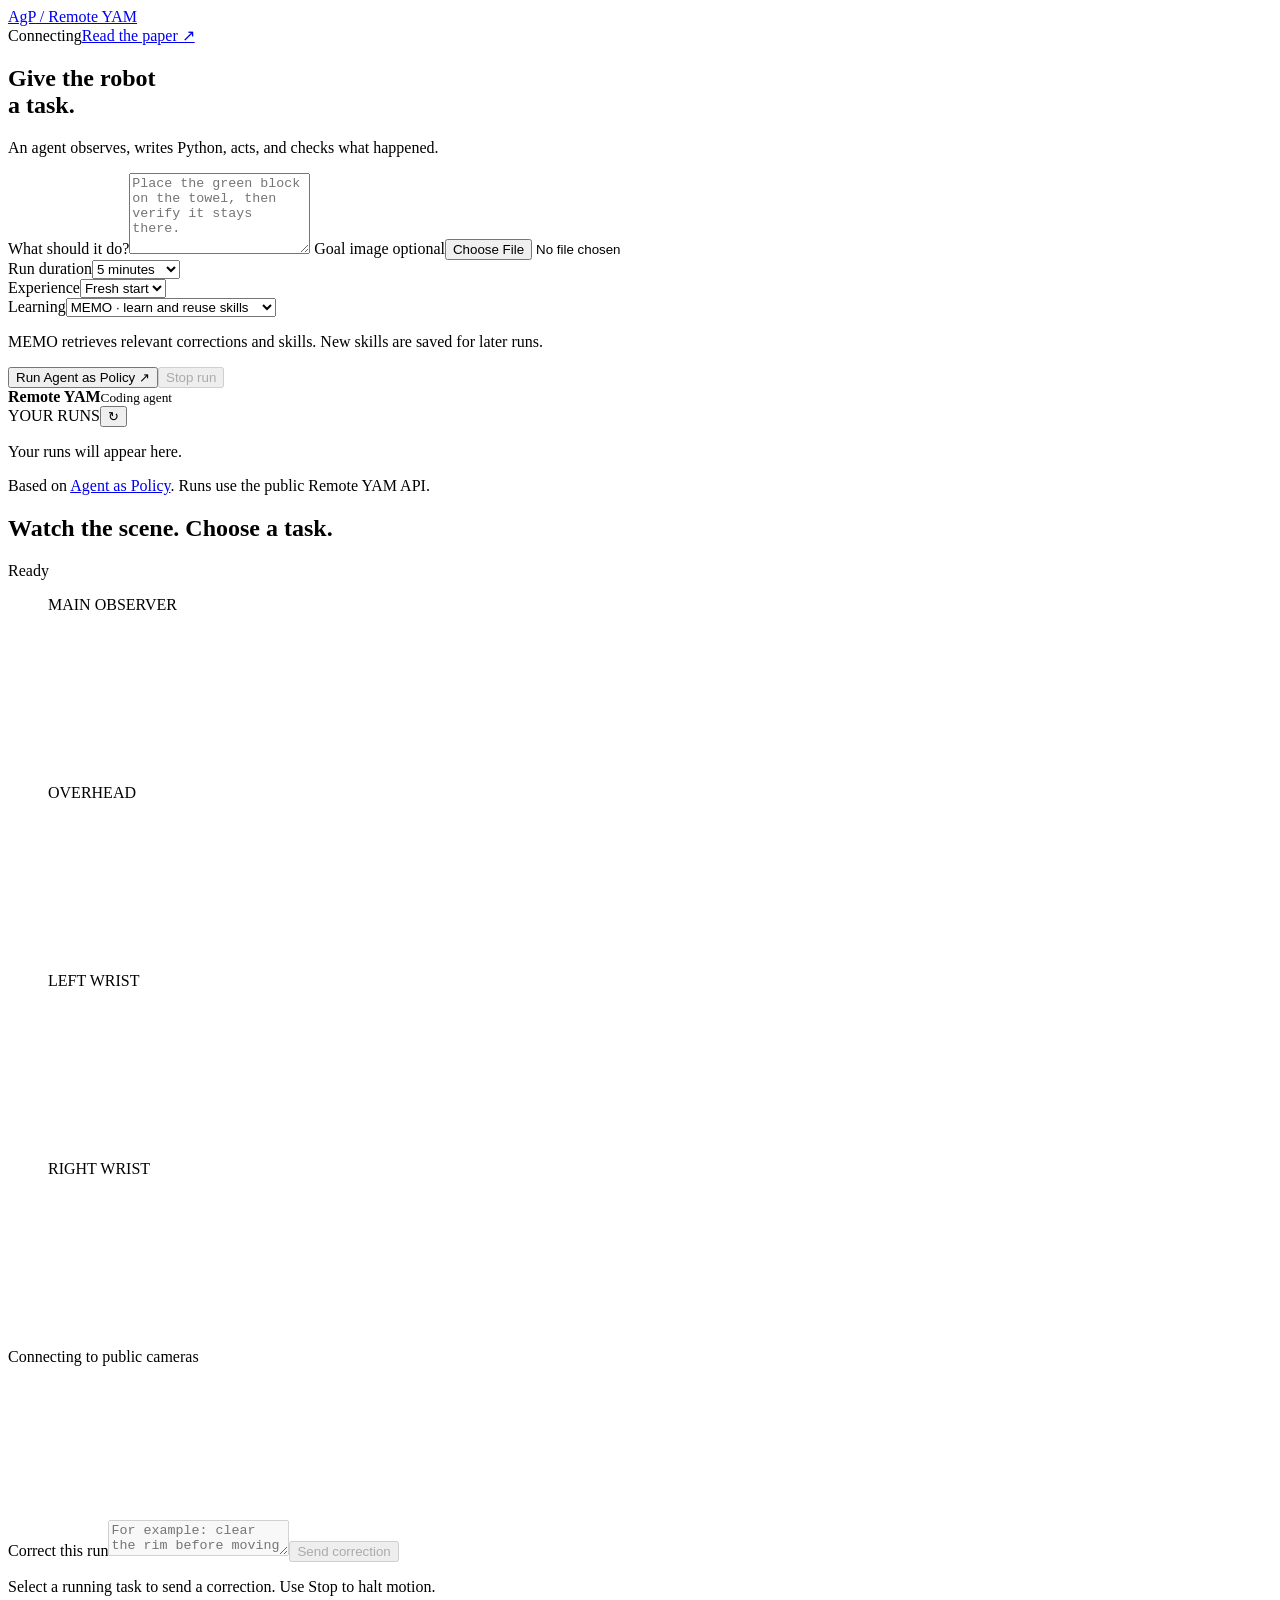
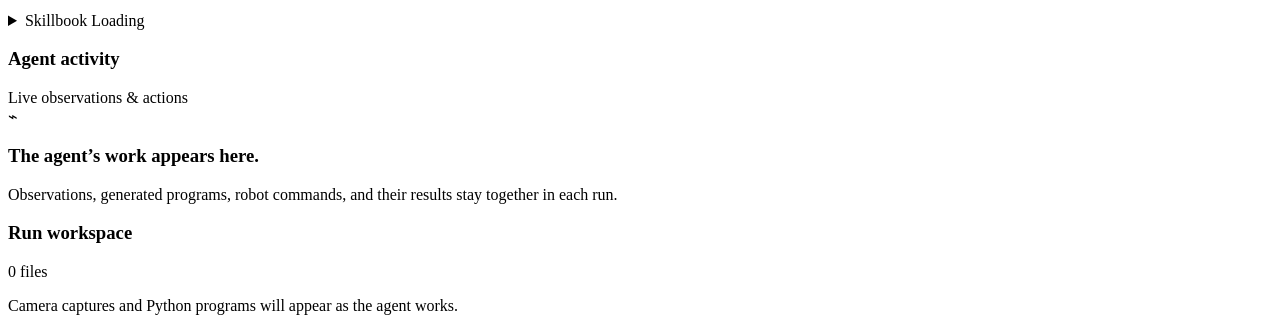
==== src/agp_remote_yam/static/memo-index.html @ 0ce26e23 "Restore AgP-only website with harness attribution and physical replay" ====
<!doctype html>
<html lang="en"><head><meta charset="utf-8"><meta name="viewport" content="width=device-width,initial-scale=1">
<title>Agent as Policy · Remote YAM</title><link rel="stylesheet" href="/static/style.css"><script src="/static/hls.light.min.js" defer></script><script src="/static/cameras.js" defer></script><script src="/static/app.js" defer></script></head>
<body><header><a class="brand" href="/">AgP<span> / Remote YAM</span></a><div class="header-right"><span id="mode" class="badge">Connecting</span><a href="https://arxiv.org/abs/2609.12541" target="_blank" rel="noreferrer">Read the paper ↗</a></div></header>
<main><aside><h1>Give the robot<br>a task.</h1><p class="intro">An agent observes, writes Python, acts, and checks what happened.</p>
<form id="task-form"><label for="task">What should it do?</label><textarea id="task" rows="5" maxlength="4000" required placeholder="Place the green block on the towel, then verify it stays there."></textarea>
<label for="goal">Goal image <span class="optional">optional</span></label><input id="goal" type="file" accept="image/png,image/jpeg,image/webp"><img id="goal-preview" alt="Your goal image" hidden>
<div class="form-row"><div><label for="duration">Run duration</label><select id="duration"><option value="300">5 minutes</option><option value="600">10 minutes</option><option value="60">1 minute</option></select></div><div><label for="experience">Experience</label><select id="experience"><option value="">Fresh start</option></select></div></div>
<label for="memo-mode">Learning</label><select id="memo-mode"><option value="on" selected>MEMO · learn and reuse skills</option><option value="off">Agent as Policy · fresh skillbook</option></select><p class="memory-help">MEMO retrieves relevant corrections and skills. New skills are saved for later runs.</p>
<button id="run" class="primary" type="submit">Run Agent as Policy <span>↗</span></button><button id="stop" type="button" class="stop" disabled>Stop run</button><p id="error" class="error" role="alert" hidden></p></form>
<div class="station"><span class="status-dot"></span><div><strong id="robot">Remote YAM</strong><small id="model">Coding agent</small></div></div>
<section class="history"><div class="section-label">YOUR RUNS<button id="refresh" type="button" aria-label="Refresh run history">↻</button></div><div id="history"><p class="muted">Your runs will appear here.</p></div></section>
<div class="sidebar-foot">Based on <a href="https://github.com/agent-as-policy-2026/agent-as-policy" target="_blank" rel="noreferrer">Agent as Policy</a>. Runs use the public Remote YAM API.</div></aside>
<section class="workspace"><div class="workspace-top"><div><h2 id="run-title">Watch the scene. Choose a task.</h2></div><span id="phase" class="badge quiet">Ready</span></div>
<div class="camera-grid" aria-label="Remote YAM cameras"><figure class="main-observer"><div class="camera-label">MAIN OBSERVER</div><canvas id="camera-observer" aria-label="Main observer camera"></canvas></figure><div class="auxiliary-cameras"><figure><div class="camera-label">OVERHEAD</div><canvas id="camera-top" aria-label="Overhead camera"></canvas></figure><figure><div class="camera-label">LEFT WRIST</div><canvas id="camera-left" aria-label="Left wrist camera"></canvas></figure><figure><div class="camera-label">RIGHT WRIST</div><canvas id="camera-right" aria-label="Right wrist camera"></canvas></figure></div></div><div class="camera-status"><span id="camera-state" role="status">Connecting to public cameras</span><button id="camera-play" type="button" hidden>Play cameras</button></div><video id="camera-video" class="camera-source" autoplay muted playsinline aria-hidden="true"></video>
<section class="memory-tools" aria-label="MEMO corrections and skills"><form id="correction-form"><label for="correction">Correct this run</label><textarea id="correction" rows="2" maxlength="2000" placeholder="For example: clear the rim before moving sideways." required disabled></textarea><button id="send-correction" type="submit" disabled>Send correction</button><p id="correction-state" role="status">Select a running task to send a correction. Use Stop to halt motion.</p></form><details id="skillbook"><summary>Skillbook <span id="memory-version">Loading</span></summary><p id="memory-scope">Your saved guidance and templates stay with this browser.</p><div id="memories"></div></details></section>
<div class="run-panels"><section class="activity"><div class="panel-heading"><h3>Agent activity</h3><span id="event-count">Live observations & actions</span></div><div id="events" aria-live="polite"><div class="empty"><div class="empty-symbol">⌁</div><h3>The agent’s work appears here.</h3><p>Observations, generated programs, robot commands, and their results stay together in each run.</p></div></div></section>
<section class="artifacts"><div class="panel-heading"><h3>Run workspace</h3><span id="file-count">0 files</span></div><div id="files"><p class="muted">Camera captures and Python programs will appear as the agent works.</p></div><pre id="code" hidden></pre></section></div>
<footer id="outcome" hidden></footer></section></main></body></html>
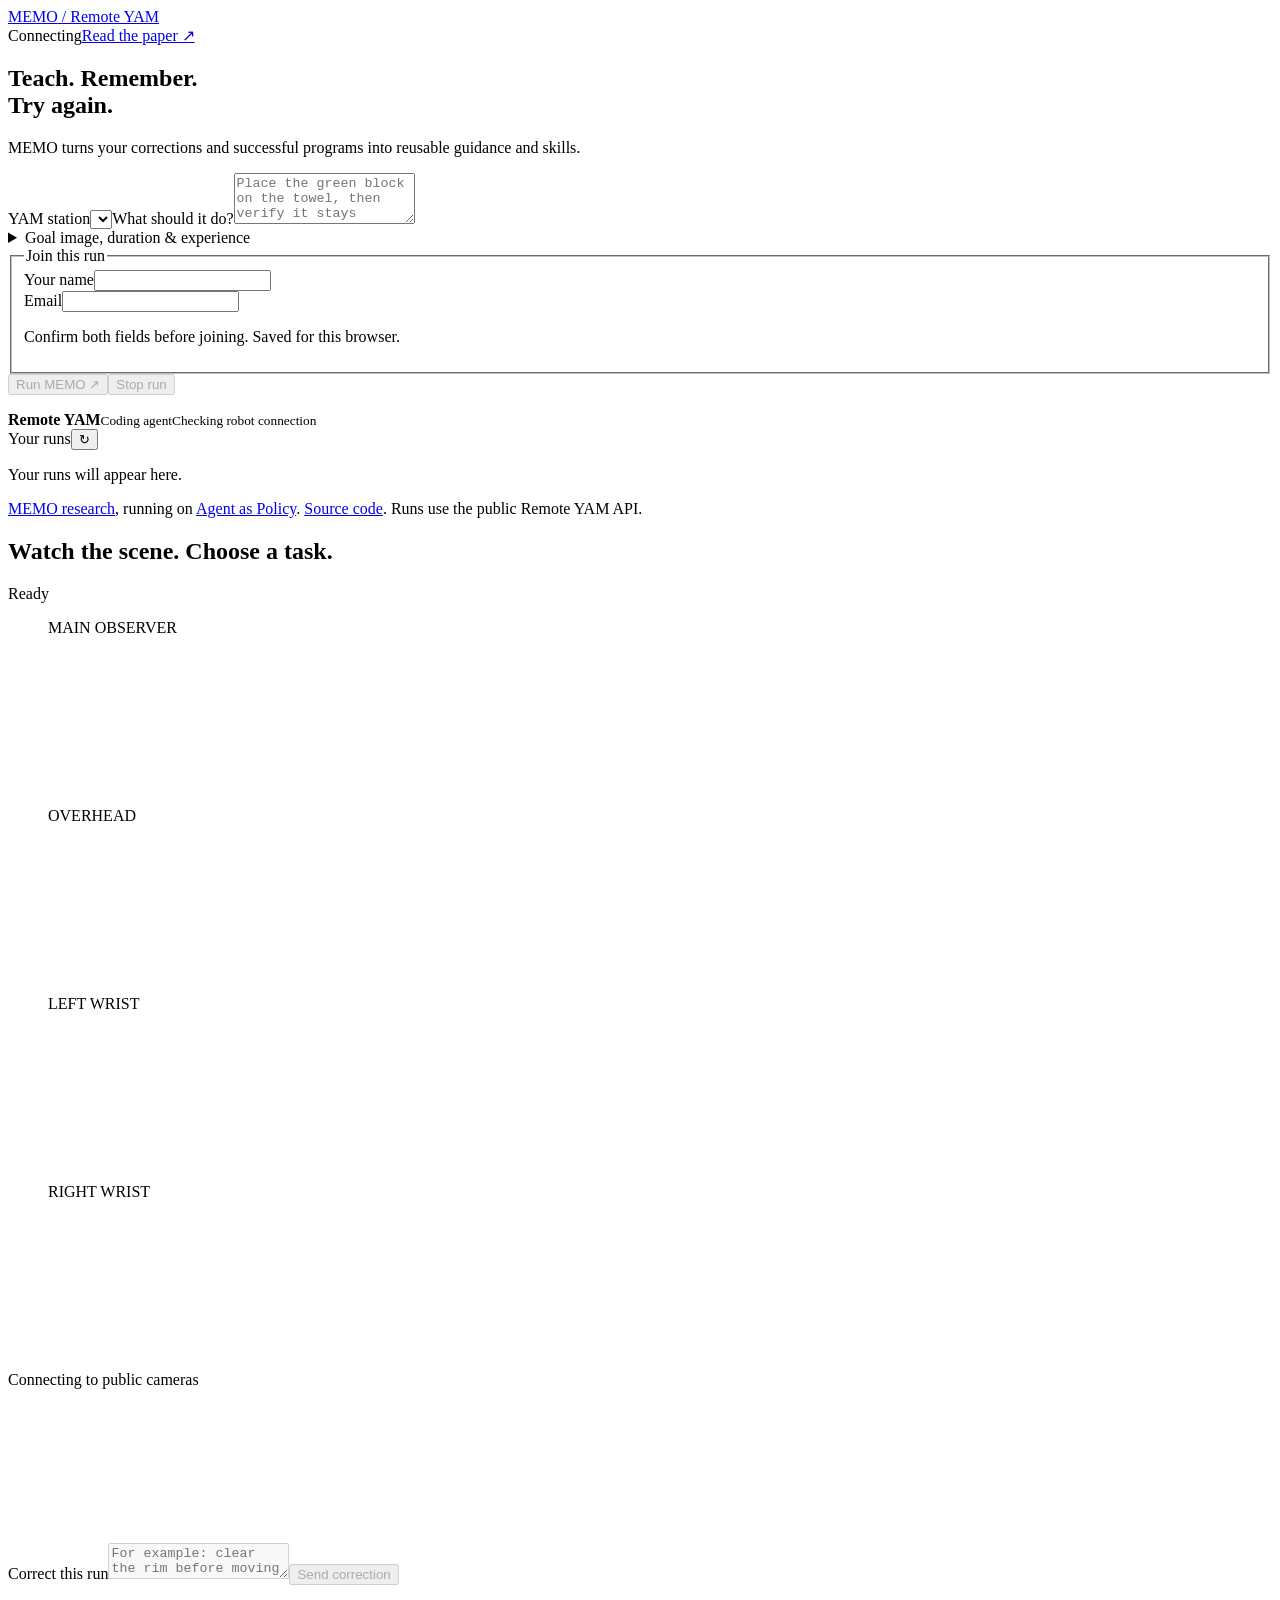
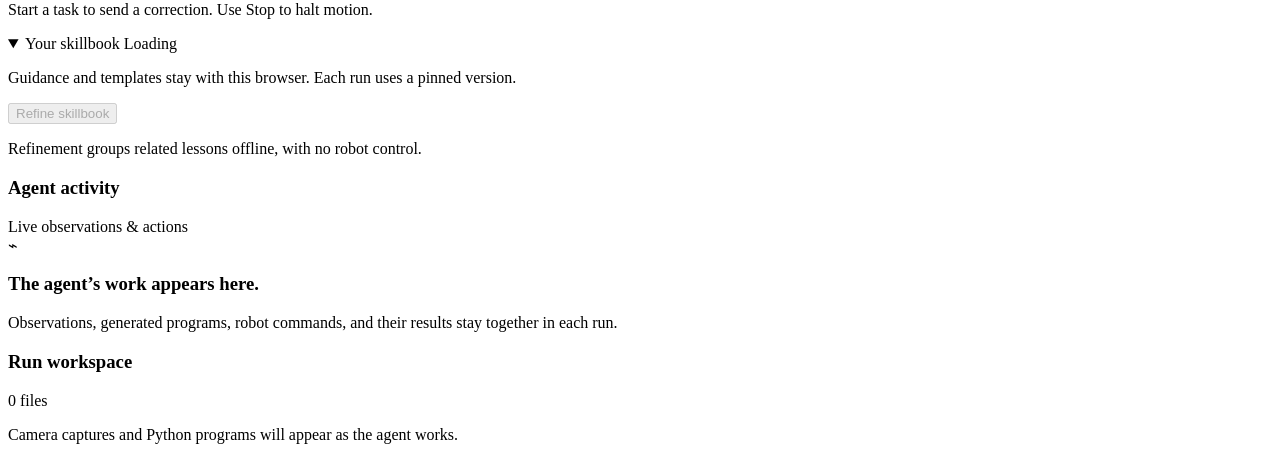
==== commit fae16133: "Implement an independent MEMO learning and replay website" ====
--- a/src/agp_remote_yam/static/memo-index.html
+++ b/src/agp_remote_yam/static/memo-index.html
@@ -1,19 +1,18 @@
 <!doctype html>
 <html lang="en"><head><meta charset="utf-8"><meta name="viewport" content="width=device-width,initial-scale=1">
-<title>Agent as Policy · Remote YAM</title><link rel="stylesheet" href="/static/style.css"><script src="/static/hls.light.min.js" defer></script><script src="/static/cameras.js" defer></script><script src="/static/app.js" defer></script></head>
-<body><header><a class="brand" href="/">AgP<span> / Remote YAM</span></a><div class="header-right"><span id="mode" class="badge">Connecting</span><a href="https://arxiv.org/abs/2609.12541" target="_blank" rel="noreferrer">Read the paper ↗</a></div></header>
-<main><aside><h1>Give the robot<br>a task.</h1><p class="intro">An agent observes, writes Python, acts, and checks what happened.</p>
-<form id="task-form"><label for="task">What should it do?</label><textarea id="task" rows="5" maxlength="4000" required placeholder="Place the green block on the towel, then verify it stays there."></textarea>
-<label for="goal">Goal image <span class="optional">optional</span></label><input id="goal" type="file" accept="image/png,image/jpeg,image/webp"><img id="goal-preview" alt="Your goal image" hidden>
+<!--INITIAL_CONFIG--><title>MEMO · Learn from corrections</title><link rel="stylesheet" href="/static/style.css"><script src="/static/hls.light.min.js" defer></script><script src="/static/cameras.js" defer></script><script src="/static/app.js" defer></script></head>
+<body class="memo-site"><header><a class="brand" href="/">MEMO<span> / Remote YAM</span></a><div class="header-right"><span id="mode" class="badge">Connecting</span><a href="https://collab.me.vt.edu/memo/" target="_blank" rel="noreferrer">Read the paper ↗</a></div></header>
+<main><aside><h1>Teach. Remember.<br> Try again.</h1><p class="intro">MEMO turns your corrections and successful programs into reusable guidance and skills.</p>
+<form id="task-form"><label for="robot-select">YAM station</label><select id="robot-select" aria-label="YAM station"></select><label for="task">What should it do?</label><textarea id="task" rows="3" maxlength="4000" required placeholder="Place the green block on the towel, then verify it stays there."></textarea>
+<details class="task-options"><summary>Goal image, duration &amp; experience</summary><label for="goal">Goal image <span class="optional">optional</span></label><input id="goal" type="file" accept="image/png,image/jpeg,image/webp"><img id="goal-preview" alt="Your goal image" hidden>
 <div class="form-row"><div><label for="duration">Run duration</label><select id="duration"><option value="300">5 minutes</option><option value="600">10 minutes</option><option value="60">1 minute</option></select></div><div><label for="experience">Experience</label><select id="experience"><option value="">Fresh start</option></select></div></div>
-<label for="memo-mode">Learning</label><select id="memo-mode"><option value="on" selected>MEMO · learn and reuse skills</option><option value="off">Agent as Policy · fresh skillbook</option></select><p class="memory-help">MEMO retrieves relevant corrections and skills. New skills are saved for later runs.</p>
-<button id="run" class="primary" type="submit">Run Agent as Policy <span>↗</span></button><button id="stop" type="button" class="stop" disabled>Stop run</button><p id="error" class="error" role="alert" hidden></p></form>
-<div class="station"><span class="status-dot"></span><div><strong id="robot">Remote YAM</strong><small id="model">Coding agent</small></div></div>
-<section class="history"><div class="section-label">YOUR RUNS<button id="refresh" type="button" aria-label="Refresh run history">↻</button></div><div id="history"><p class="muted">Your runs will appear here.</p></div></section>
-<div class="sidebar-foot">Based on <a href="https://github.com/agent-as-policy-2026/agent-as-policy" target="_blank" rel="noreferrer">Agent as Policy</a>. Runs use the public Remote YAM API.</div></aside>
+</details><fieldset id="runner-fields"><legend>Join this run</legend><div class="identity-grid"><div><label for="runner-name">Your name</label><input id="runner-name" name="name" autocomplete="name" maxlength="160" required></div><div><label for="runner-email">Email</label><input id="runner-email" name="email" type="email" autocomplete="email" maxlength="254" required></div></div><p class="identity-note">Confirm both fields before joining. Saved for this browser.</p></fieldset><p id="automated-runner" class="identity-note" hidden>Runner: Automated · no personal email</p>
+<button id="run" class="primary" type="submit" disabled>Run MEMO <span>↗</span></button><p id="run-progress" class="identity-note" role="status" hidden></p><button id="stop" type="button" class="stop" disabled>Stop run</button><p id="run-attribution" class="identity-note" role="status"></p><p id="run-timing" class="identity-note" role="status"></p><p id="error" class="error" role="alert" hidden></p></form>
+<div class="station"><span id="station-dot" class="status-dot"></span><div><strong id="robot">Remote YAM</strong><small id="model">Coding agent</small><small id="station-state" role="status">Checking robot connection</small></div></div>
+<section class="history"><div class="section-label">Your runs<button id="refresh" type="button" aria-label="Refresh run history">↻</button></div><div id="history"><p class="muted">Your runs will appear here.</p></div></section>
+<div class="sidebar-foot"><a href="https://collab.me.vt.edu/memo/" target="_blank" rel="noreferrer">MEMO research</a>, running on <a href="https://github.com/agent-as-policy-2026/agent-as-policy" target="_blank" rel="noreferrer">Agent as Policy</a>. <a href="https://github.com/andlyu/memo-remote-yam" target="_blank" rel="noreferrer">Source code</a>. Runs use the public Remote YAM API.</div></aside>
 <section class="workspace"><div class="workspace-top"><div><h2 id="run-title">Watch the scene. Choose a task.</h2></div><span id="phase" class="badge quiet">Ready</span></div>
 <div class="camera-grid" aria-label="Remote YAM cameras"><figure class="main-observer"><div class="camera-label">MAIN OBSERVER</div><canvas id="camera-observer" aria-label="Main observer camera"></canvas></figure><div class="auxiliary-cameras"><figure><div class="camera-label">OVERHEAD</div><canvas id="camera-top" aria-label="Overhead camera"></canvas></figure><figure><div class="camera-label">LEFT WRIST</div><canvas id="camera-left" aria-label="Left wrist camera"></canvas></figure><figure><div class="camera-label">RIGHT WRIST</div><canvas id="camera-right" aria-label="Right wrist camera"></canvas></figure></div></div><div class="camera-status"><span id="camera-state" role="status">Connecting to public cameras</span><button id="camera-play" type="button" hidden>Play cameras</button></div><video id="camera-video" class="camera-source" autoplay muted playsinline aria-hidden="true"></video>
-<section class="memory-tools" aria-label="MEMO corrections and skills"><form id="correction-form"><label for="correction">Correct this run</label><textarea id="correction" rows="2" maxlength="2000" placeholder="For example: clear the rim before moving sideways." required disabled></textarea><button id="send-correction" type="submit" disabled>Send correction</button><p id="correction-state" role="status">Select a running task to send a correction. Use Stop to halt motion.</p></form><details id="skillbook"><summary>Skillbook <span id="memory-version">Loading</span></summary><p id="memory-scope">Your saved guidance and templates stay with this browser.</p><div id="memories"></div></details></section>
-<div class="run-panels"><section class="activity"><div class="panel-heading"><h3>Agent activity</h3><span id="event-count">Live observations & actions</span></div><div id="events" aria-live="polite"><div class="empty"><div class="empty-symbol">⌁</div><h3>The agent’s work appears here.</h3><p>Observations, generated programs, robot commands, and their results stay together in each run.</p></div></div></section>
+<section class="memory-tools" aria-label="MEMO corrections and skills"><form id="correction-form"><label for="correction">Correct this run</label><textarea id="correction" rows="2" maxlength="2000" placeholder="For example: clear the rim before moving sideways." required disabled></textarea><button id="send-correction" type="submit" disabled>Send correction</button><p id="correction-state" role="status">Start a task to send a correction. Use Stop to halt motion.</p></form><details id="skillbook" open><summary>Your skillbook <span id="memory-version">Loading</span></summary><p id="memory-scope">Guidance and templates stay with this browser. Each run uses a pinned version.</p><div id="memories"></div><button id="refine-memory" type="button" disabled>Refine skillbook</button><button id="cancel-refinement" type="button" hidden>Cancel refinement</button><p id="refinement-state" role="status">Refinement groups related lessons offline, with no robot control.</p></details></section><section id="replay-panel" class="replay-panel" hidden><div class="panel-heading"><h3>Physical run replay</h3><span id="replay-state"></span></div><video id="run-replay" controls playsinline preload="metadata"></video><p id="replay-note" class="identity-note"></p></section><div class="run-panels"><section class="activity"><div class="panel-heading"><h3>Agent activity</h3><span id="event-count">Live observations & actions</span></div><div id="events" aria-live="polite"><div class="empty"><div class="empty-symbol">⌁</div><h3>The agent’s work appears here.</h3><p>Observations, generated programs, robot commands, and their results stay together in each run.</p></div></div></section>
 <section class="artifacts"><div class="panel-heading"><h3>Run workspace</h3><span id="file-count">0 files</span></div><div id="files"><p class="muted">Camera captures and Python programs will appear as the agent works.</p></div><pre id="code" hidden></pre></section></div>
 <footer id="outcome" hidden></footer></section></main></body></html>
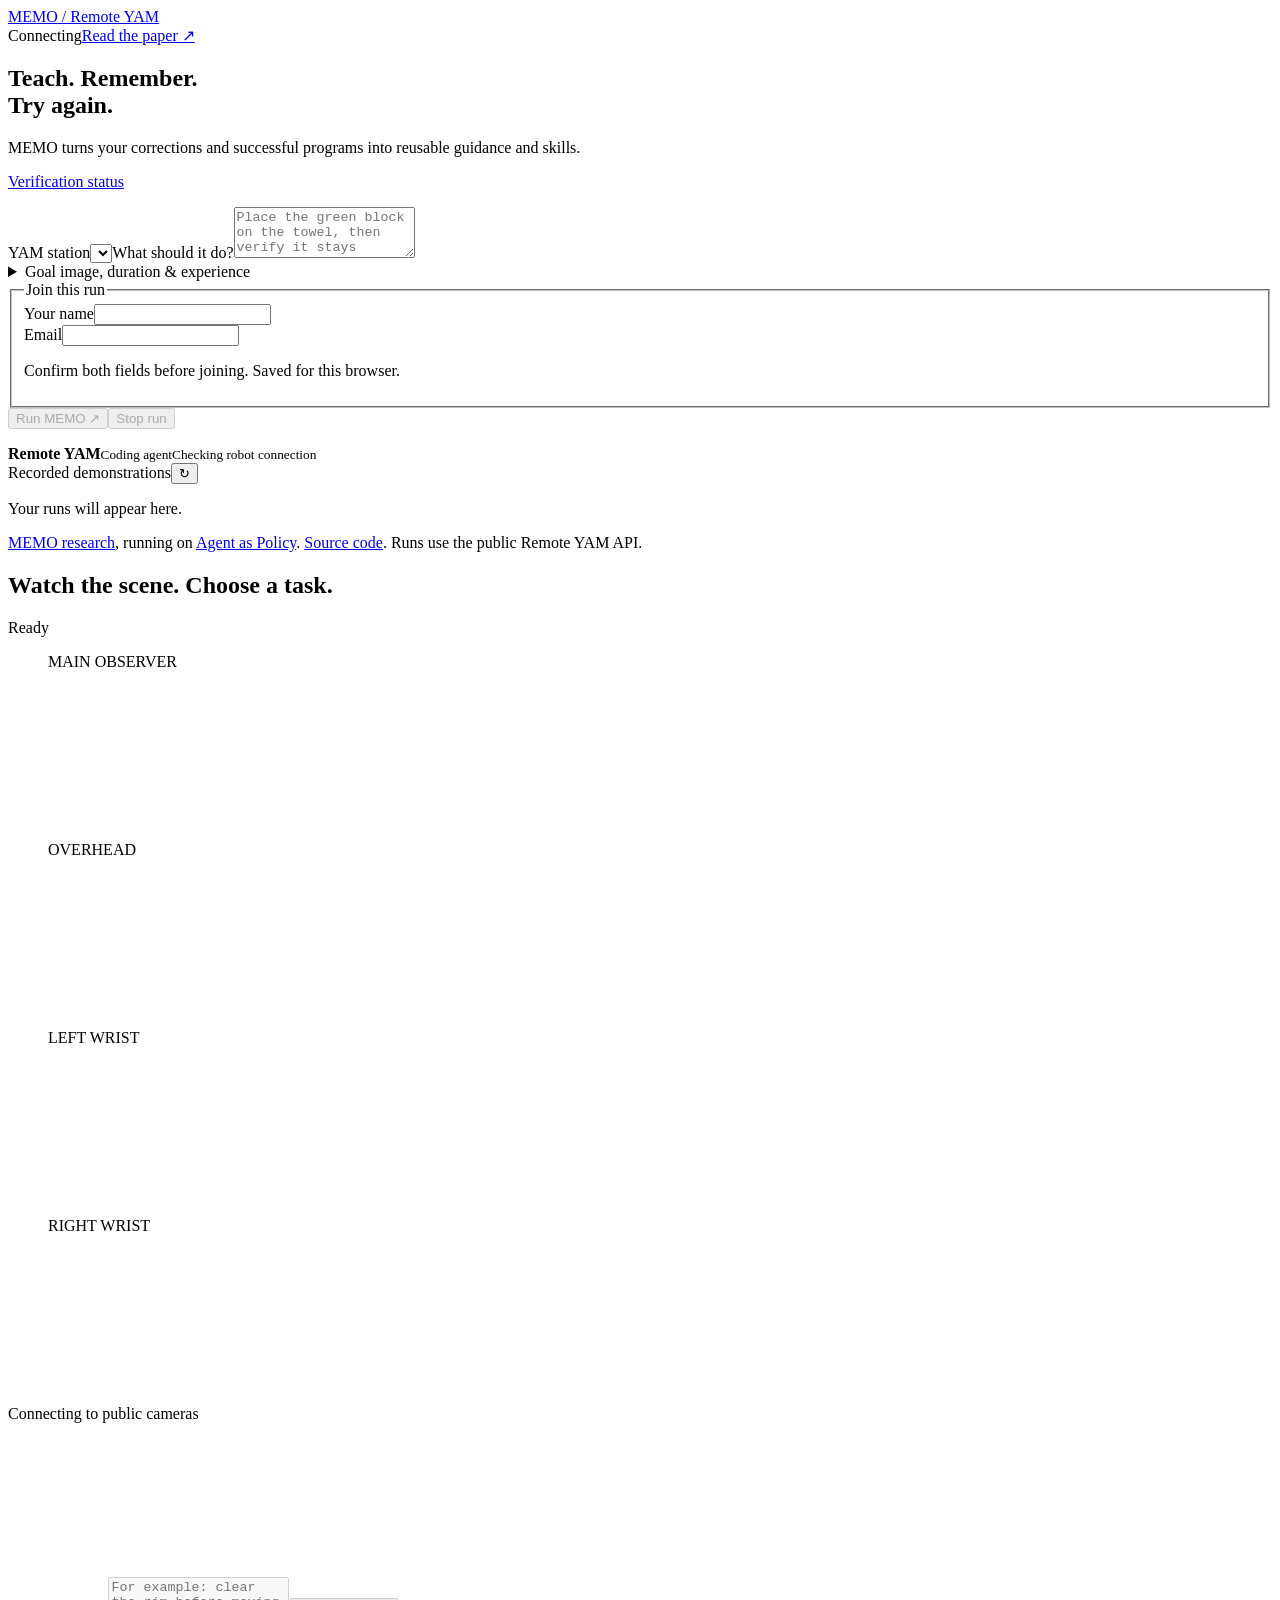
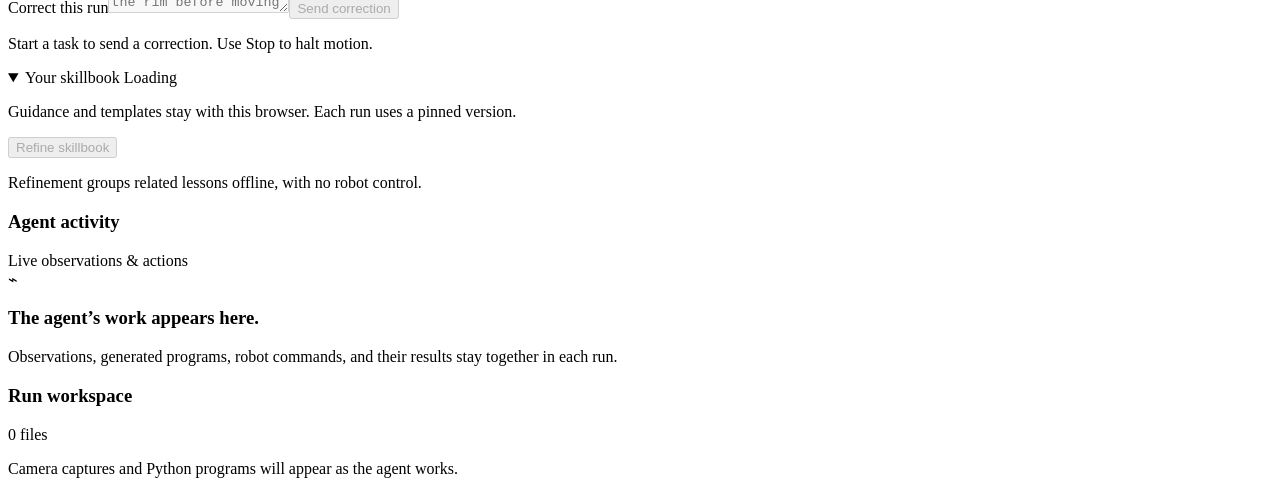
==== commit 734ef5e6: "Adopt revised Home and Run timing and expose verification progress" ====
--- a/src/agp_remote_yam/static/memo-index.html
+++ b/src/agp_remote_yam/static/memo-index.html
@@ -3,13 +3,14 @@
 <!--INITIAL_CONFIG--><title>MEMO · Learn from corrections</title><link rel="stylesheet" href="/static/style.css"><script src="/static/hls.light.min.js" defer></script><script src="/static/cameras.js" defer></script><script src="/static/app.js" defer></script></head>
 <body class="memo-site"><header><a class="brand" href="/">MEMO<span> / Remote YAM</span></a><div class="header-right"><span id="mode" class="badge">Connecting</span><a href="https://collab.me.vt.edu/memo/" target="_blank" rel="noreferrer">Read the paper ↗</a></div></header>
 <main><aside><h1>Teach. Remember.<br> Try again.</h1><p class="intro">MEMO turns your corrections and successful programs into reusable guidance and skills.</p>
+<p class="identity-note"><a id="verification-status" href="/api/acceptance" target="_blank" rel="noreferrer">Verification status</a></p>
 <form id="task-form"><label for="robot-select">YAM station</label><select id="robot-select" aria-label="YAM station"></select><label for="task">What should it do?</label><textarea id="task" rows="3" maxlength="4000" required placeholder="Place the green block on the towel, then verify it stays there."></textarea>
 <details class="task-options"><summary>Goal image, duration &amp; experience</summary><label for="goal">Goal image <span class="optional">optional</span></label><input id="goal" type="file" accept="image/png,image/jpeg,image/webp"><img id="goal-preview" alt="Your goal image" hidden>
 <div class="form-row"><div><label for="duration">Run duration</label><select id="duration"><option value="300">5 minutes</option><option value="600">10 minutes</option><option value="60">1 minute</option></select></div><div><label for="experience">Experience</label><select id="experience"><option value="">Fresh start</option></select></div></div>
-</details><fieldset id="runner-fields"><legend>Join this run</legend><div class="identity-grid"><div><label for="runner-name">Your name</label><input id="runner-name" name="name" autocomplete="name" maxlength="160" required></div><div><label for="runner-email">Email</label><input id="runner-email" name="email" type="email" autocomplete="email" maxlength="254" required></div></div><p class="identity-note">Confirm both fields before joining. Saved for this browser.</p></fieldset><p id="automated-runner" class="identity-note" hidden>Runner: Automated · no personal email</p>
+</details><fieldset id="runner-fields"><legend>Join this run</legend><div class="identity-grid"><div><label for="runner-name">Your name</label><input id="runner-name" name="name" autocomplete="name" maxlength="160" required></div><div><label for="runner-email">Email</label><input id="runner-email" name="email" type="email" autocomplete="email" maxlength="254" required></div></div><p class="identity-note">Confirm both fields before joining. Saved for this browser.</p></fieldset><p id="verification-note" class="identity-note" hidden>Automated verification · using the confirmed runner below.</p><p id="automated-runner" class="identity-note" hidden>Runner: Automated · no personal email</p>
 <button id="run" class="primary" type="submit" disabled>Run MEMO <span>↗</span></button><p id="run-progress" class="identity-note" role="status" hidden></p><button id="stop" type="button" class="stop" disabled>Stop run</button><p id="run-attribution" class="identity-note" role="status"></p><p id="run-timing" class="identity-note" role="status"></p><p id="error" class="error" role="alert" hidden></p></form>
 <div class="station"><span id="station-dot" class="status-dot"></span><div><strong id="robot">Remote YAM</strong><small id="model">Coding agent</small><small id="station-state" role="status">Checking robot connection</small></div></div>
-<section class="history"><div class="section-label">Your runs<button id="refresh" type="button" aria-label="Refresh run history">↻</button></div><div id="history"><p class="muted">Your runs will appear here.</p></div></section>
+<section class="history"><div class="section-label">Recorded demonstrations<button id="refresh" type="button" aria-label="Refresh run history">↻</button></div><div id="history"><p class="muted">Your runs will appear here.</p></div></section>
 <div class="sidebar-foot"><a href="https://collab.me.vt.edu/memo/" target="_blank" rel="noreferrer">MEMO research</a>, running on <a href="https://github.com/agent-as-policy-2026/agent-as-policy" target="_blank" rel="noreferrer">Agent as Policy</a>. <a href="https://github.com/andlyu/memo-remote-yam" target="_blank" rel="noreferrer">Source code</a>. Runs use the public Remote YAM API.</div></aside>
 <section class="workspace"><div class="workspace-top"><div><h2 id="run-title">Watch the scene. Choose a task.</h2></div><span id="phase" class="badge quiet">Ready</span></div>
 <div class="camera-grid" aria-label="Remote YAM cameras"><figure class="main-observer"><div class="camera-label">MAIN OBSERVER</div><canvas id="camera-observer" aria-label="Main observer camera"></canvas></figure><div class="auxiliary-cameras"><figure><div class="camera-label">OVERHEAD</div><canvas id="camera-top" aria-label="Overhead camera"></canvas></figure><figure><div class="camera-label">LEFT WRIST</div><canvas id="camera-left" aria-label="Left wrist camera"></canvas></figure><figure><div class="camera-label">RIGHT WRIST</div><canvas id="camera-right" aria-label="Right wrist camera"></canvas></figure></div></div><div class="camera-status"><span id="camera-state" role="status">Connecting to public cameras</span><button id="camera-play" type="button" hidden>Play cameras</button></div><video id="camera-video" class="camera-source" autoplay muted playsinline aria-hidden="true"></video>
